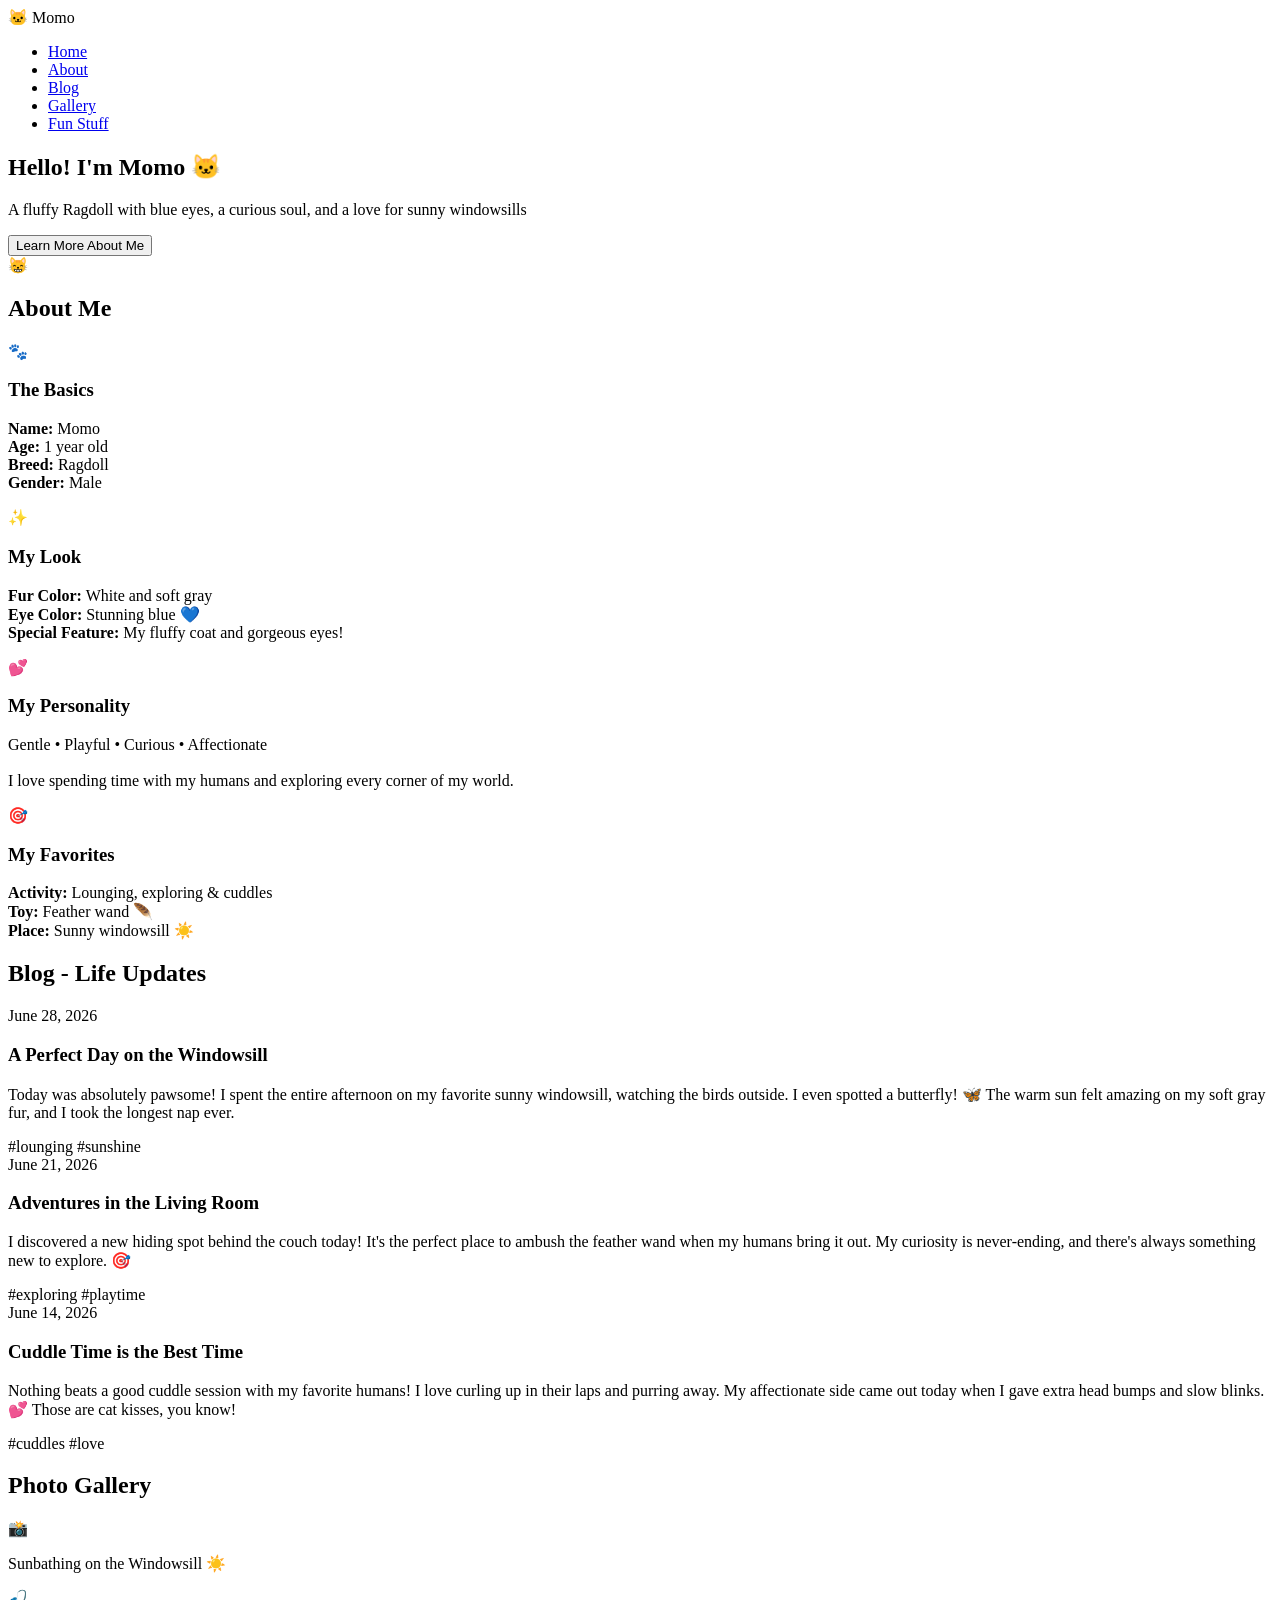
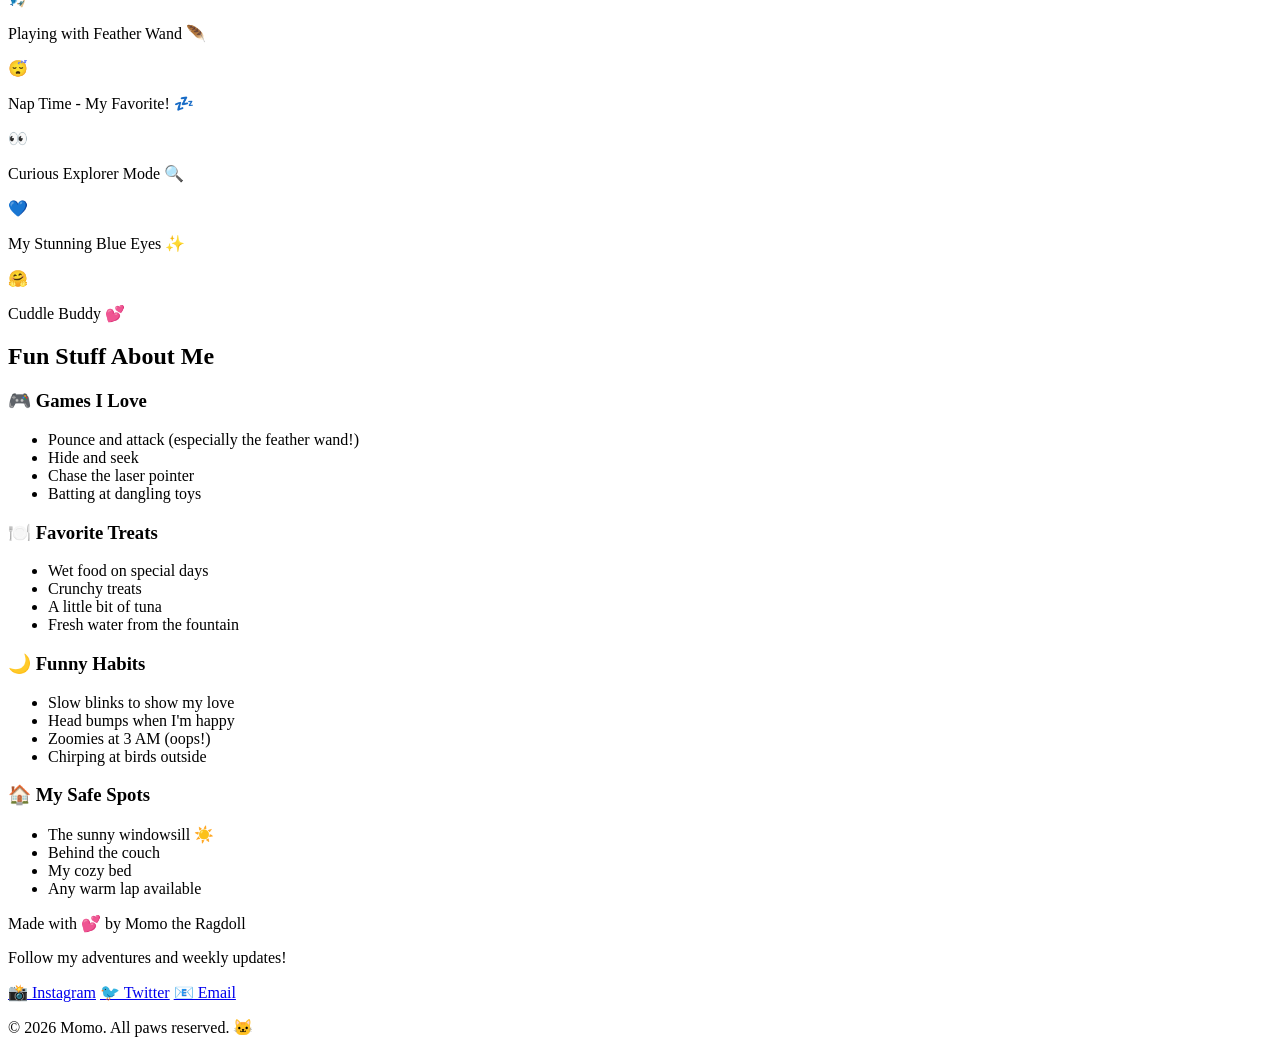
==== index.html @ 5549b124 "Create index.html - Momo's personal website" ====
<!DOCTYPE html>
<html lang="en">
<head>
    <meta charset="UTF-8">
    <meta name="viewport" content="width=device-width, initial-scale=1.0">
    <title>Momo - A Cute Ragdoll's World</title>
    <link rel="stylesheet" href="style.css">
</head>
<body>
    <!-- NAVIGATION BAR -->
    <nav class="navbar">
        <div class="nav-container">
            <div class="logo">🐱 Momo</div>
            <ul class="nav-links">
                <li><a href="#home">Home</a></li>
                <li><a href="#about">About</a></li>
                <li><a href="#blog">Blog</a></li>
                <li><a href="#gallery">Gallery</a></li>
                <li><a href="#fun">Fun Stuff</a></li>
            </ul>
        </div>
    </nav>

    <!-- HERO SECTION -->
    <section id="home" class="hero">
        <div class="hero-content">
            <h1 class="hero-title">Hello! I'm Momo 🐱</h1>
            <p class="hero-subtitle">A fluffy Ragdoll with blue eyes, a curious soul, and a love for sunny windowsills</p>
            <button class="cta-button" onclick="document.getElementById('about').scrollIntoView({behavior: 'smooth'})">Learn More About Me</button>
        </div>
        <div class="hero-emoji">😸</div>
    </section>

    <!-- ABOUT ME SECTION -->
    <section id="about" class="about">
        <div class="container">
            <h2 class="section-title">About Me</h2>
            <div class="about-grid">
                <div class="about-card">
                    <div class="emoji-large">🐾</div>
                    <h3>The Basics</h3>
                    <p><strong>Name:</strong> Momo<br>
                    <strong>Age:</strong> 1 year old<br>
                    <strong>Breed:</strong> Ragdoll<br>
                    <strong>Gender:</strong> Male</p>
                </div>
                <div class="about-card">
                    <div class="emoji-large">✨</div>
                    <h3>My Look</h3>
                    <p><strong>Fur Color:</strong> White and soft gray<br>
                    <strong>Eye Color:</strong> Stunning blue 💙<br>
                    <strong>Special Feature:</strong> My fluffy coat and gorgeous eyes!</p>
                </div>
                <div class="about-card">
                    <div class="emoji-large">💕</div>
                    <h3>My Personality</h3>
                    <p>Gentle • Playful • Curious • Affectionate<br><br>
                    I love spending time with my humans and exploring every corner of my world.</p>
                </div>
                <div class="about-card">
                    <div class="emoji-large">🎯</div>
                    <h3>My Favorites</h3>
                    <p><strong>Activity:</strong> Lounging, exploring & cuddles<br>
                    <strong>Toy:</strong> Feather wand 🪶<br>
                    <strong>Place:</strong> Sunny windowsill ☀️</p>
                </div>
            </div>
        </div>
    </section>

    <!-- BLOG SECTION -->
    <section id="blog" class="blog">
        <div class="container">
            <h2 class="section-title">Blog - Life Updates</h2>
            <div class="blog-posts">
                <article class="blog-post">
                    <div class="blog-date">June 28, 2026</div>
                    <h3>A Perfect Day on the Windowsill</h3>
                    <p>Today was absolutely pawsome! I spent the entire afternoon on my favorite sunny windowsill, watching the birds outside. I even spotted a butterfly! 🦋 The warm sun felt amazing on my soft gray fur, and I took the longest nap ever.</p>
                    <span class="blog-tag">#lounging #sunshine</span>
                </article>

                <article class="blog-post">
                    <div class="blog-date">June 21, 2026</div>
                    <h3>Adventures in the Living Room</h3>
                    <p>I discovered a new hiding spot behind the couch today! It's the perfect place to ambush the feather wand when my humans bring it out. My curiosity is never-ending, and there's always something new to explore. 🎯</p>
                    <span class="blog-tag">#exploring #playtime</span>
                </article>

                <article class="blog-post">
                    <div class="blog-date">June 14, 2026</div>
                    <h3>Cuddle Time is the Best Time</h3>
                    <p>Nothing beats a good cuddle session with my favorite humans! I love curling up in their laps and purring away. My affectionate side came out today when I gave extra head bumps and slow blinks. 💕 Those are cat kisses, you know!</p>
                    <span class="blog-tag">#cuddles #love</span>
                </article>
            </div>
        </div>
    </section>

    <!-- PHOTO GALLERY SECTION -->
    <section id="gallery" class="gallery">
        <div class="container">
            <h2 class="section-title">Photo Gallery</h2>
            <div class="gallery-grid">
                <div class="gallery-item">
                    <div class="gallery-image">📸</div>
                    <p>Sunbathing on the Windowsill ☀️</p>
                </div>
                <div class="gallery-item">
                    <div class="gallery-image">🎣</div>
                    <p>Playing with Feather Wand 🪶</p>
                </div>
                <div class="gallery-item">
                    <div class="gallery-image">😴</div>
                    <p>Nap Time - My Favorite! 💤</p>
                </div>
                <div class="gallery-item">
                    <div class="gallery-image">👀</div>
                    <p>Curious Explorer Mode 🔍</p>
                </div>
                <div class="gallery-item">
                    <div class="gallery-image">💙</div>
                    <p>My Stunning Blue Eyes ✨</p>
                </div>
                <div class="gallery-item">
                    <div class="gallery-image">🤗</div>
                    <p>Cuddle Buddy 💕</p>
                </div>
            </div>
        </div>
    </section>

    <!-- FUN STUFF SECTION -->
    <section id="fun" class="fun-stuff">
        <div class="container">
            <h2 class="section-title">Fun Stuff About Me</h2>
            <div class="fun-grid">
                <div class="fun-item">
                    <h3>🎮 Games I Love</h3>
                    <ul>
                        <li>Pounce and attack (especially the feather wand!)</li>
                        <li>Hide and seek</li>
                        <li>Chase the laser pointer</li>
                        <li>Batting at dangling toys</li>
                    </ul>
                </div>
                <div class="fun-item">
                    <h3>🍽️ Favorite Treats</h3>
                    <ul>
                        <li>Wet food on special days</li>
                        <li>Crunchy treats</li>
                        <li>A little bit of tuna</li>
                        <li>Fresh water from the fountain</li>
                    </ul>
                </div>
                <div class="fun-item">
                    <h3>🌙 Funny Habits</h3>
                    <ul>
                        <li>Slow blinks to show my love</li>
                        <li>Head bumps when I'm happy</li>
                        <li>Zoomies at 3 AM (oops!)</li>
                        <li>Chirping at birds outside</li>
                    </ul>
                </div>
                <div class="fun-item">
                    <h3>🏠 My Safe Spots</h3>
                    <ul>
                        <li>The sunny windowsill ☀️</li>
                        <li>Behind the couch</li>
                        <li>My cozy bed</li>
                        <li>Any warm lap available</li>
                    </ul>
                </div>
            </div>
        </div>
    </section>

    <!-- FOOTER -->
    <footer class="footer">
        <div class="container">
            <p>Made with 💕 by Momo the Ragdoll</p>
            <p>Follow my adventures and weekly updates!</p>
            <div class="social-links">
                <a href="#" class="social-icon">📸 Instagram</a>
                <a href="#" class="social-icon">🐦 Twitter</a>
                <a href="#" class="social-icon">📧 Email</a>
            </div>
            <p class="footer-year">&copy; 2026 Momo. All paws reserved. 🐱</p>
        </div>
    </footer>

    <!-- JAVASCRIPT -->
    <script src="script.js"></script>
</body>
</html>
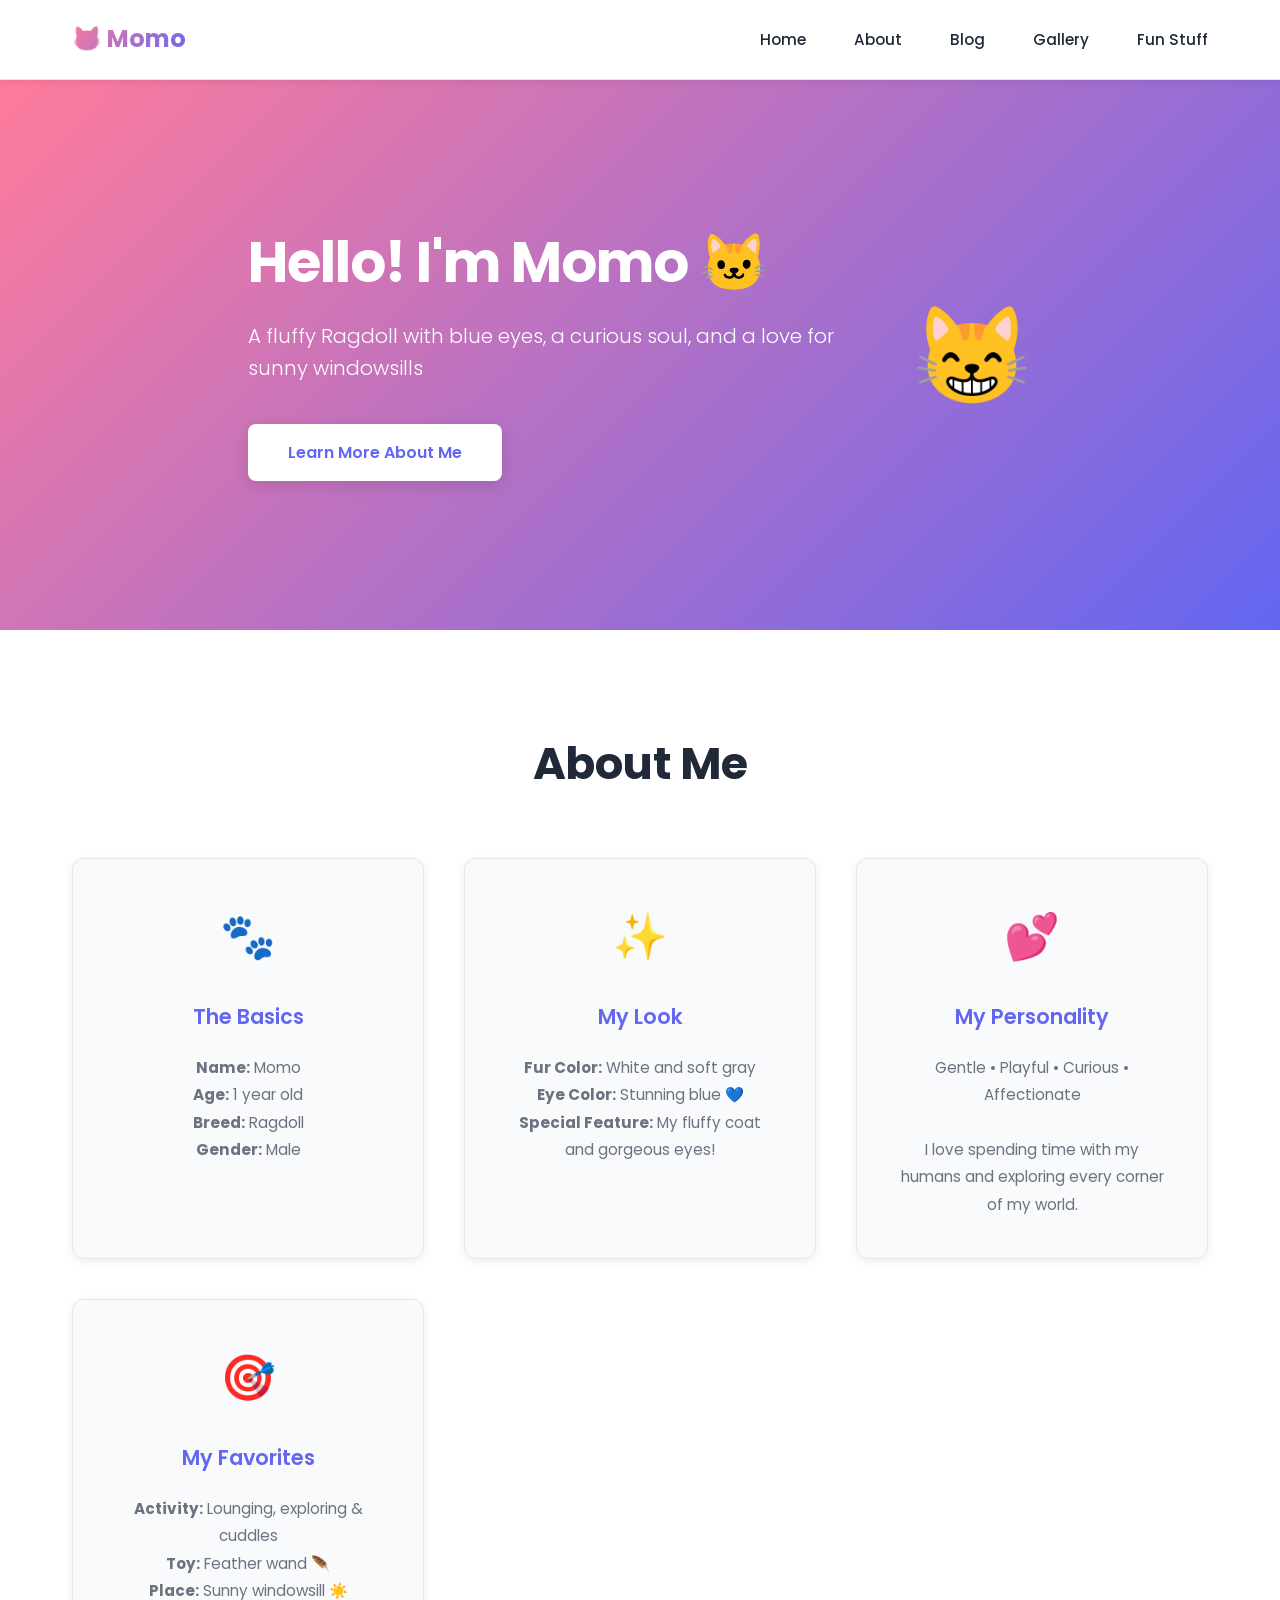
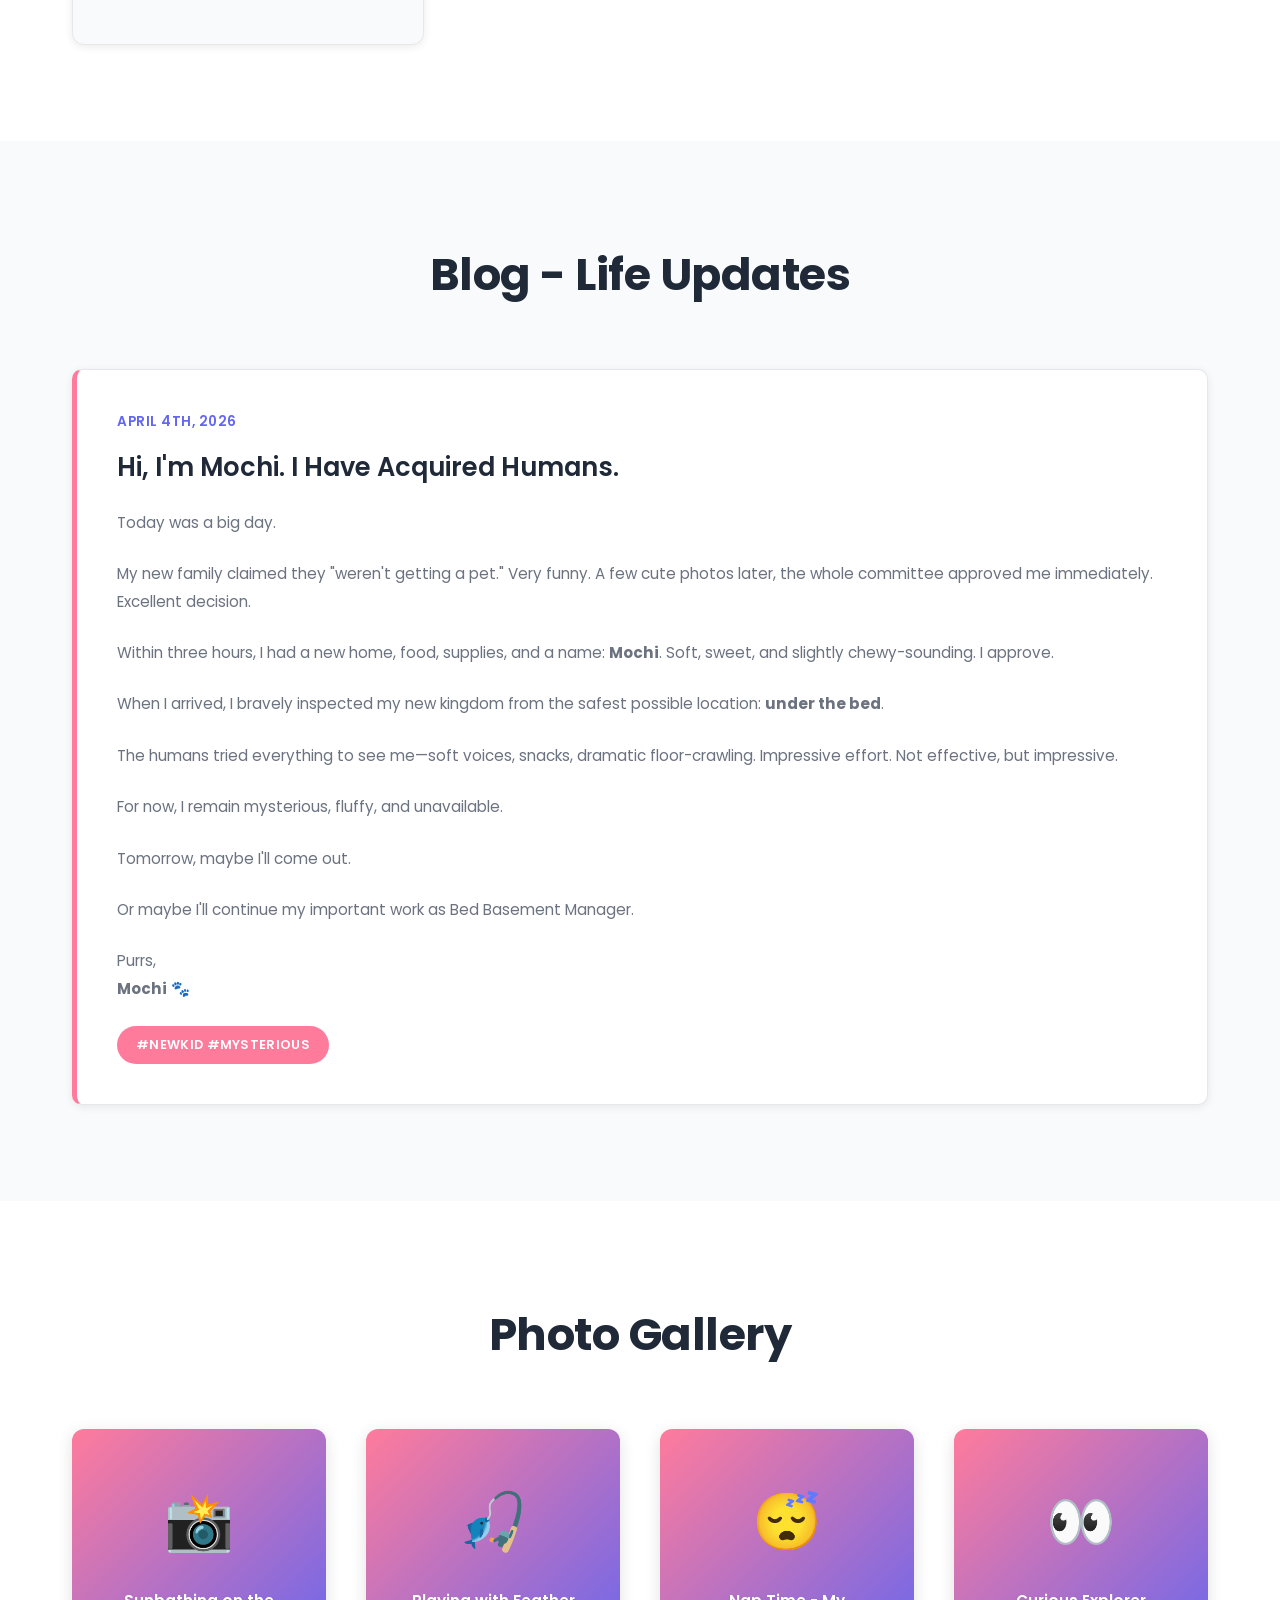
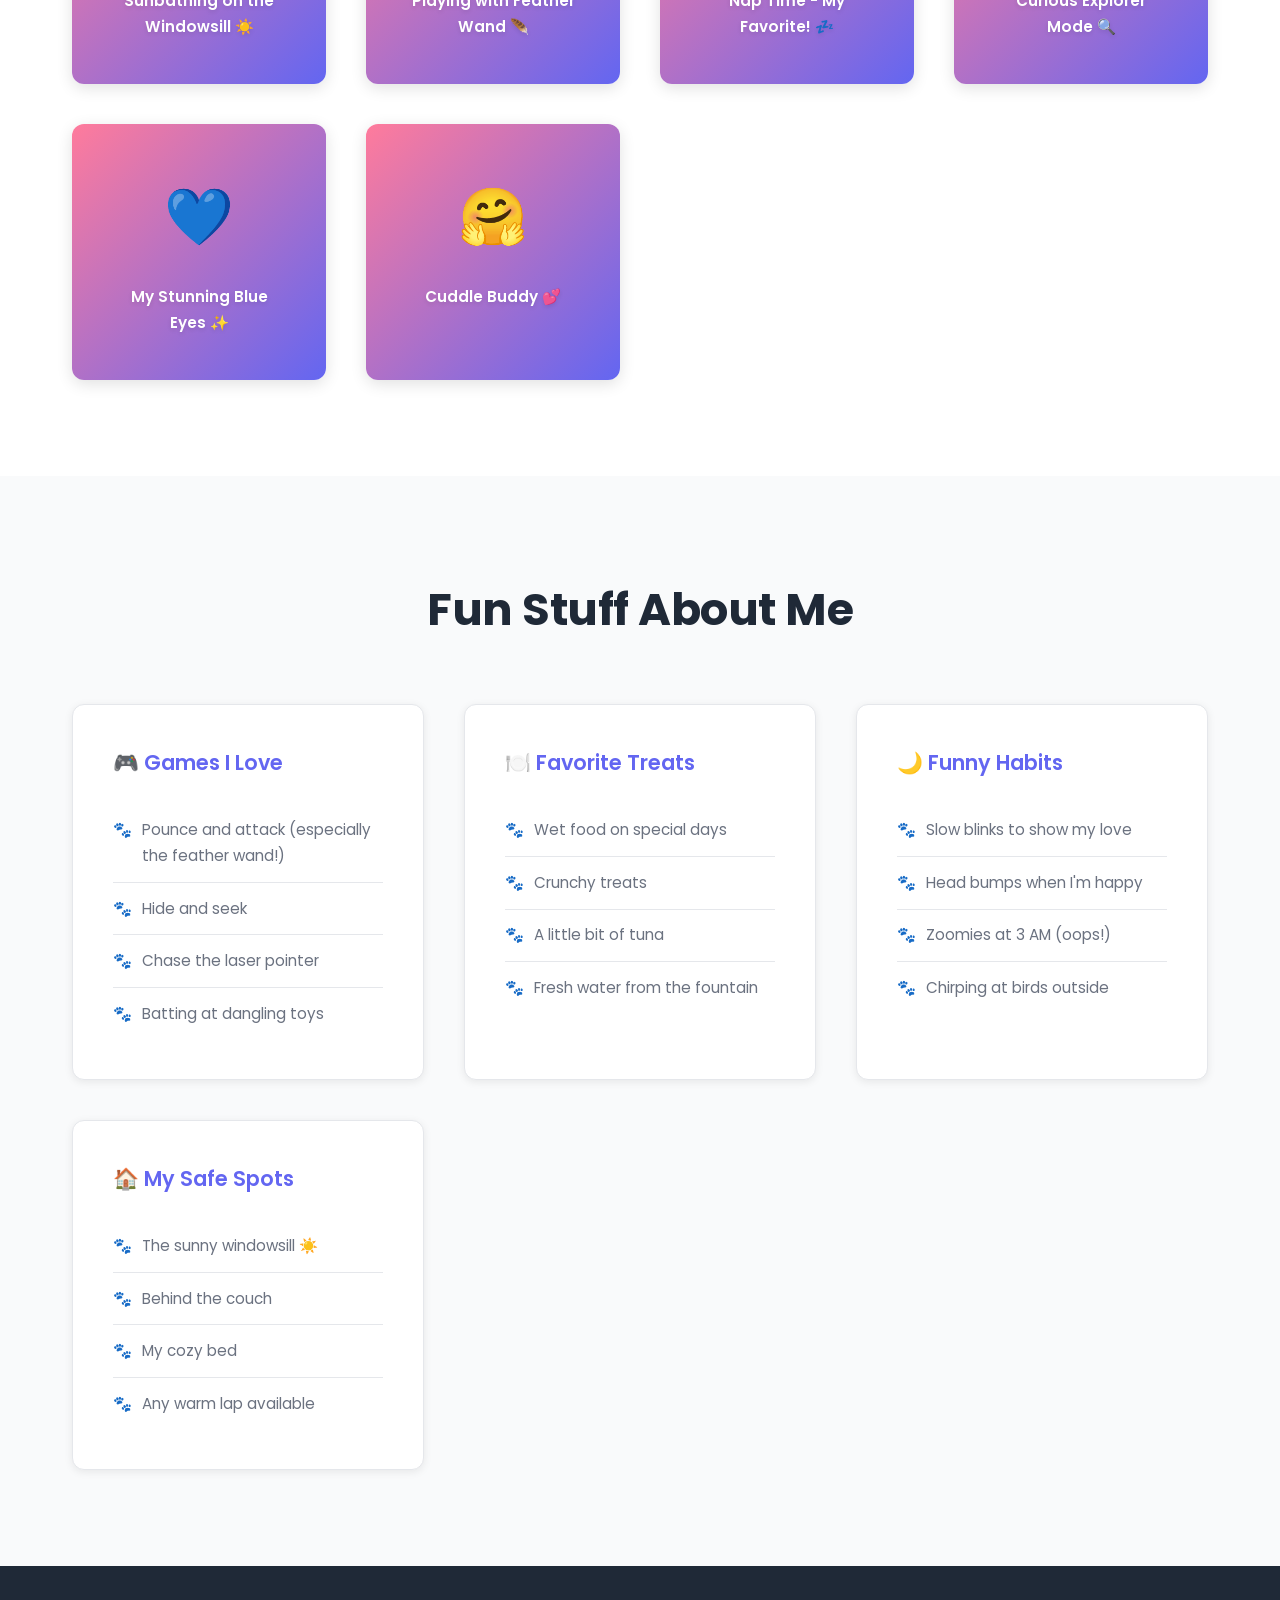
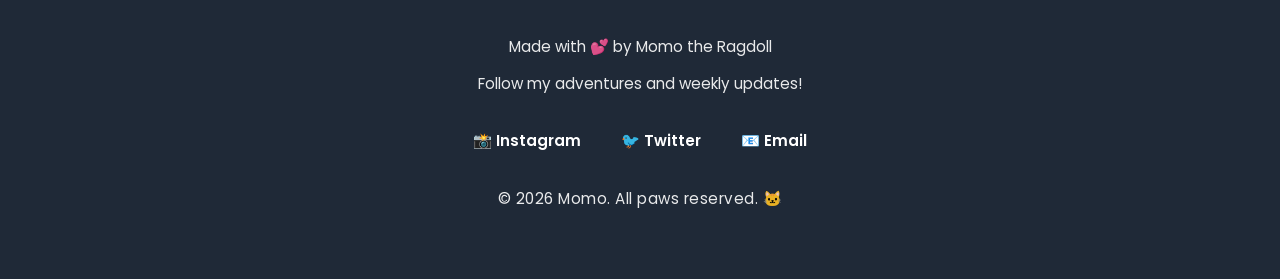
==== commit 4132ad46: "Update blog - Remove old posts and add new Mochi story from Apr 4th, 2026" ====
--- a/index.html
+++ b/index.html
@@ -74,24 +74,18 @@
             <h2 class="section-title">Blog - Life Updates</h2>
             <div class="blog-posts">
                 <article class="blog-post">
-                    <div class="blog-date">June 28, 2026</div>
-                    <h3>A Perfect Day on the Windowsill</h3>
-                    <p>Today was absolutely pawsome! I spent the entire afternoon on my favorite sunny windowsill, watching the birds outside. I even spotted a butterfly! 🦋 The warm sun felt amazing on my soft gray fur, and I took the longest nap ever.</p>
-                    <span class="blog-tag">#lounging #sunshine</span>
-                </article>
-
-                <article class="blog-post">
-                    <div class="blog-date">June 21, 2026</div>
-                    <h3>Adventures in the Living Room</h3>
-                    <p>I discovered a new hiding spot behind the couch today! It's the perfect place to ambush the feather wand when my humans bring it out. My curiosity is never-ending, and there's always something new to explore. 🎯</p>
-                    <span class="blog-tag">#exploring #playtime</span>
-                </article>
-
-                <article class="blog-post">
-                    <div class="blog-date">June 14, 2026</div>
-                    <h3>Cuddle Time is the Best Time</h3>
-                    <p>Nothing beats a good cuddle session with my favorite humans! I love curling up in their laps and purring away. My affectionate side came out today when I gave extra head bumps and slow blinks. 💕 Those are cat kisses, you know!</p>
-                    <span class="blog-tag">#cuddles #love</span>
+                    <div class="blog-date">April 4th, 2026</div>
+                    <h3>Hi, I'm Mochi. I Have Acquired Humans.</h3>
+                    <p>Today was a big day.</p>
+                    <p>My new family claimed they "weren't getting a pet." Very funny. A few cute photos later, the whole committee approved me immediately. Excellent decision.</p>
+                    <p>Within three hours, I had a new home, food, supplies, and a name: <strong>Mochi</strong>. Soft, sweet, and slightly chewy-sounding. I approve.</p>
+                    <p>When I arrived, I bravely inspected my new kingdom from the safest possible location: <strong>under the bed</strong>.</p>
+                    <p>The humans tried everything to see me—soft voices, snacks, dramatic floor-crawling. Impressive effort. Not effective, but impressive.</p>
+                    <p>For now, I remain mysterious, fluffy, and unavailable.</p>
+                    <p>Tomorrow, maybe I'll come out.</p>
+                    <p>Or maybe I'll continue my important work as Bed Basement Manager.</p>
+                    <p>Purrs,<br><strong>Mochi</strong> 🐾</p>
+                    <span class="blog-tag">#newkid #mysterious</span>
                 </article>
             </div>
         </div>
--- a/style.css
+++ b/style.css
@@ -0,0 +1,607 @@
+/* ===========================
+   MOMO'S MODERN WEBSITE STYLES
+   =========================== */
+
+/* Import modern font */
+@import url('https://fonts.googleapis.com/css2?family=Poppins:wght@300;400;500;600;700&display=swap');
+
+/* Global Styles & Variables */
+* {
+    margin: 0;
+    padding: 0;
+    box-sizing: border-box;
+}
+
+:root {
+    /* Modern color palette */
+    --primary-gradient: linear-gradient(135deg, #FF7B9C 0%, #6366F1 100%);
+    --secondary-gradient: linear-gradient(135deg, #A78BFA 0%, #FF7B9C 100%);
+    --accent-coral: #FF7B9C;
+    --accent-indigo: #6366F1;
+    --accent-purple: #A78BFA;
+    --text-dark: #1F2937;
+    --text-light: #6B7280;
+    --bg-light: #F9FAFB;
+    --bg-white: #FFFFFF;
+    --border-light: #E5E7EB;
+    --shadow-sm: 0 2px 8px rgba(0, 0, 0, 0.08);
+    --shadow-md: 0 4px 16px rgba(0, 0, 0, 0.12);
+    --shadow-lg: 0 12px 32px rgba(0, 0, 0, 0.15);
+}
+
+html {
+    scroll-behavior: smooth;
+}
+
+body {
+    font-family: 'Poppins', sans-serif;
+    line-height: 1.7;
+    color: var(--text-dark);
+    background-color: var(--bg-light);
+    font-weight: 400;
+}
+
+/* NAVIGATION BAR */
+.navbar {
+    background: var(--bg-white);
+    padding: 1.2rem 0;
+    position: sticky;
+    top: 0;
+    box-shadow: var(--shadow-sm);
+    z-index: 100;
+    border-bottom: 1px solid var(--border-light);
+}
+
+.nav-container {
+    max-width: 1200px;
+    margin: 0 auto;
+    padding: 0 2rem;
+    display: flex;
+    justify-content: space-between;
+    align-items: center;
+}
+
+.logo {
+    font-size: 1.5rem;
+    font-weight: 700;
+    background: var(--primary-gradient);
+    -webkit-background-clip: text;
+    -webkit-text-fill-color: transparent;
+    background-clip: text;
+}
+
+.nav-links {
+    list-style: none;
+    display: flex;
+    gap: 3rem;
+}
+
+.nav-links a {
+    color: var(--text-dark);
+    text-decoration: none;
+    font-weight: 500;
+    font-size: 0.95rem;
+    transition: color 0.3s ease;
+    position: relative;
+}
+
+.nav-links a:hover {
+    background: var(--primary-gradient);
+    -webkit-background-clip: text;
+    -webkit-text-fill-color: transparent;
+    background-clip: text;
+}
+
+/* HERO SECTION */
+.hero {
+    background: var(--primary-gradient);
+    color: var(--bg-white);
+    padding: 6rem 2rem;
+    text-align: center;
+    display: flex;
+    align-items: center;
+    justify-content: center;
+    gap: 4rem;
+    min-height: 550px;
+}
+
+.hero-content {
+    flex: 1;
+    max-width: 600px;
+    text-align: left;
+}
+
+.hero-title {
+    font-size: 3.5rem;
+    margin-bottom: 1.5rem;
+    font-weight: 700;
+    letter-spacing: -1px;
+    animation: fadeInDown 0.8s ease;
+    line-height: 1.2;
+}
+
+.hero-subtitle {
+    font-size: 1.25rem;
+    margin-bottom: 2.5rem;
+    opacity: 0.95;
+    animation: fadeInUp 0.8s ease 0.2s both;
+    line-height: 1.6;
+    font-weight: 300;
+}
+
+.cta-button {
+    background: var(--bg-white);
+    color: var(--accent-indigo);
+    padding: 1rem 2.5rem;
+    border: none;
+    border-radius: 8px;
+    font-size: 1rem;
+    font-weight: 600;
+    cursor: pointer;
+    transition: all 0.3s ease;
+    box-shadow: var(--shadow-md);
+    font-family: 'Poppins', sans-serif;
+}
+
+.cta-button:hover {
+    transform: translateY(-2px);
+    box-shadow: var(--shadow-lg);
+}
+
+.hero-emoji {
+    font-size: 6rem;
+    animation: bounce 2s infinite;
+    flex-shrink: 0;
+}
+
+/* Container for sections */
+.container {
+    max-width: 1200px;
+    margin: 0 auto;
+    padding: 0 2rem;
+}
+
+/* Section Titles */
+.section-title {
+    font-size: 2.8rem;
+    text-align: center;
+    margin-bottom: 3.5rem;
+    font-weight: 700;
+    color: var(--text-dark);
+    letter-spacing: -0.5px;
+}
+
+/* ABOUT ME SECTION */
+.about {
+    padding: 6rem 2rem;
+    background: var(--bg-white);
+}
+
+.about-grid {
+    display: grid;
+    grid-template-columns: repeat(auto-fit, minmax(260px, 1fr));
+    gap: 2.5rem;
+    margin-top: 2rem;
+}
+
+.about-card {
+    background: var(--bg-light);
+    padding: 2.5rem;
+    border-radius: 12px;
+    text-align: center;
+    box-shadow: var(--shadow-sm);
+    transition: all 0.3s ease;
+    border: 1px solid var(--border-light);
+}
+
+.about-card:hover {
+    transform: translateY(-8px);
+    box-shadow: var(--shadow-md);
+    border-color: var(--accent-purple);
+}
+
+.emoji-large {
+    font-size: 2.8rem;
+    margin-bottom: 1.5rem;
+    display: block;
+}
+
+.about-card h3 {
+    color: var(--accent-indigo);
+    margin-bottom: 1.2rem;
+    font-size: 1.3rem;
+    font-weight: 600;
+}
+
+.about-card p {
+    color: var(--text-light);
+    line-height: 1.8;
+    font-size: 0.95rem;
+}
+
+/* BLOG SECTION */
+.blog {
+    padding: 6rem 2rem;
+    background: var(--bg-light);
+}
+
+.blog-posts {
+    display: grid;
+    gap: 2.5rem;
+    margin-top: 2rem;
+}
+
+.blog-post {
+    background: var(--bg-white);
+    padding: 2.5rem;
+    border-left: 5px solid var(--accent-coral);
+    border-radius: 10px;
+    box-shadow: var(--shadow-sm);
+    transition: all 0.3s ease;
+    border: 1px solid var(--border-light);
+    border-left: 5px solid var(--accent-coral);
+}
+
+.blog-post:hover {
+    transform: translateX(6px);
+    box-shadow: var(--shadow-md);
+}
+
+.blog-date {
+    color: var(--accent-indigo);
+    font-weight: 600;
+    font-size: 0.85rem;
+    margin-bottom: 0.8rem;
+    text-transform: uppercase;
+    letter-spacing: 0.5px;
+}
+
+.blog-post h3 {
+    color: var(--text-dark);
+    margin-bottom: 1.2rem;
+    font-size: 1.6rem;
+    font-weight: 600;
+}
+
+.blog-post p {
+    color: var(--text-light);
+    line-height: 1.8;
+    margin-bottom: 1.5rem;
+    font-size: 0.95rem;
+}
+
+.blog-tag {
+    display: inline-block;
+    background: var(--accent-coral);
+    color: var(--bg-white);
+    padding: 0.5rem 1.2rem;
+    border-radius: 20px;
+    font-size: 0.8rem;
+    font-weight: 600;
+    text-transform: uppercase;
+    letter-spacing: 0.3px;
+}
+
+/* PHOTO GALLERY SECTION */
+.gallery {
+    padding: 6rem 2rem;
+    background: var(--bg-white);
+}
+
+.gallery-grid {
+    display: grid;
+    grid-template-columns: repeat(auto-fit, minmax(220px, 1fr));
+    gap: 2.5rem;
+    margin-top: 2rem;
+}
+
+.gallery-item {
+    background: var(--primary-gradient);
+    padding: 2.8rem;
+    border-radius: 12px;
+    text-align: center;
+    box-shadow: var(--shadow-md);
+    transition: all 0.3s ease;
+    cursor: pointer;
+    position: relative;
+    overflow: hidden;
+}
+
+.gallery-item::before {
+    content: '';
+    position: absolute;
+    top: 0;
+    left: -100%;
+    width: 100%;
+    height: 100%;
+    background: rgba(255, 255, 255, 0.1);
+    transition: left 0.3s ease;
+}
+
+.gallery-item:hover {
+    transform: scale(1.06);
+    box-shadow: var(--shadow-lg);
+}
+
+.gallery-item:hover::before {
+    left: 100%;
+}
+
+.gallery-image {
+    font-size: 3.5rem;
+    margin-bottom: 1.2rem;
+    animation: float 3s ease-in-out infinite;
+    position: relative;
+    z-index: 1;
+}
+
+.gallery-item p {
+    color: var(--bg-white);
+    font-weight: 600;
+    text-shadow: 0 2px 4px rgba(0, 0, 0, 0.1);
+    position: relative;
+    z-index: 1;
+    font-size: 0.95rem;
+}
+
+/* FUN STUFF SECTION */
+.fun-stuff {
+    padding: 6rem 2rem;
+    background: var(--bg-light);
+}
+
+.fun-grid {
+    display: grid;
+    grid-template-columns: repeat(auto-fit, minmax(280px, 1fr));
+    gap: 2.5rem;
+    margin-top: 2rem;
+}
+
+.fun-item {
+    background: var(--bg-white);
+    padding: 2.5rem;
+    border-radius: 12px;
+    box-shadow: var(--shadow-sm);
+    transition: all 0.3s ease;
+    border: 1px solid var(--border-light);
+}
+
+.fun-item:hover {
+    transform: translateY(-8px);
+    box-shadow: var(--shadow-md);
+    border-color: var(--accent-purple);
+}
+
+.fun-item h3 {
+    color: var(--accent-indigo);
+    margin-bottom: 1.5rem;
+    font-size: 1.3rem;
+    font-weight: 600;
+}
+
+.fun-item ul {
+    list-style: none;
+    padding: 0;
+}
+
+.fun-item li {
+    color: var(--text-light);
+    padding: 0.8rem 0;
+    border-bottom: 1px solid var(--border-light);
+    padding-left: 1.8rem;
+    position: relative;
+    font-size: 0.95rem;
+    transition: padding-left 0.3s ease;
+}
+
+.fun-item li:hover {
+    padding-left: 2.2rem;
+}
+
+.fun-item li:last-child {
+    border-bottom: none;
+}
+
+.fun-item li:before {
+    content: "🐾";
+    position: absolute;
+    left: 0;
+}
+
+/* FOOTER */
+.footer {
+    background: var(--text-dark);
+    color: var(--bg-white);
+    padding: 3.5rem 2rem;
+    text-align: center;
+}
+
+.footer p {
+    margin: 0.7rem 0;
+    font-size: 0.95rem;
+    opacity: 0.9;
+}
+
+.social-links {
+    margin: 2rem 0;
+    display: flex;
+    justify-content: center;
+    gap: 2.5rem;
+    flex-wrap: wrap;
+}
+
+.social-icon {
+    color: var(--bg-white);
+    text-decoration: none;
+    font-weight: 600;
+    transition: all 0.3s ease;
+    font-size: 0.95rem;
+}
+
+.social-icon:hover {
+    background: var(--primary-gradient);
+    -webkit-background-clip: text;
+    -webkit-text-fill-color: transparent;
+    background-clip: text;
+}
+
+.footer-year {
+    font-size: 0.85rem;
+    margin-top: 1.5rem;
+    opacity: 0.7;
+    letter-spacing: 0.5px;
+}
+
+/* ANIMATIONS */
+@keyframes fadeInDown {
+    from {
+        opacity: 0;
+        transform: translateY(-30px);
+    }
+    to {
+        opacity: 1;
+        transform: translateY(0);
+    }
+}
+
+@keyframes fadeInUp {
+    from {
+        opacity: 0;
+        transform: translateY(30px);
+    }
+    to {
+        opacity: 1;
+        transform: translateY(0);
+    }
+}
+
+@keyframes bounce {
+    0%, 100% {
+        transform: translateY(0);
+    }
+    50% {
+        transform: translateY(-25px);
+    }
+}
+
+@keyframes float {
+    0%, 100% {
+        transform: translateY(0px);
+    }
+    50% {
+        transform: translateY(-12px);
+    }
+}
+
+/* RESPONSIVE DESIGN */
+@media (max-width: 1024px) {
+    .hero {
+        gap: 2rem;
+        padding: 4rem 2rem;
+        min-height: auto;
+    }
+
+    .hero-title {
+        font-size: 2.5rem;
+    }
+
+    .hero-emoji {
+        font-size: 4rem;
+    }
+
+    .section-title {
+        font-size: 2.2rem;
+    }
+}
+
+@media (max-width: 768px) {
+    .hero {
+        flex-direction: column;
+        text-align: center;
+        padding: 3rem 1.5rem;
+    }
+
+    .hero-content {
+        text-align: center;
+    }
+
+    .hero-title {
+        font-size: 2rem;
+    }
+
+    .hero-subtitle {
+        font-size: 1rem;
+    }
+
+    .hero-emoji {
+        font-size: 3rem;
+    }
+
+    .nav-links {
+        gap: 1.5rem;
+        font-size: 0.85rem;
+    }
+
+    .section-title {
+        font-size: 1.8rem;
+        margin-bottom: 2.5rem;
+    }
+
+    .about,
+    .blog,
+    .gallery,
+    .fun-stuff {
+        padding: 4rem 1.5rem;
+    }
+
+    .about-grid,
+    .fun-grid,
+    .gallery-grid,
+    .blog-posts {
+        gap: 1.8rem;
+    }
+
+    .about-card,
+    .fun-item {
+        padding: 1.8rem;
+    }
+
+    .blog-post {
+        padding: 1.8rem;
+    }
+}
+
+@media (max-width: 480px) {
+    .logo {
+        font-size: 1.2rem;
+    }
+
+    .nav-links {
+        gap: 1rem;
+        font-size: 0.75rem;
+    }
+
+    .hero-title {
+        font-size: 1.5rem;
+    }
+
+    .hero-subtitle {
+        font-size: 0.9rem;
+    }
+
+    .section-title {
+        font-size: 1.5rem;
+    }
+
+    .about,
+    .blog,
+    .gallery,
+    .fun-stuff {
+        padding: 3rem 1rem;
+    }
+
+    .cta-button {
+        padding: 0.8rem 2rem;
+        font-size: 0.9rem;
+    }
+}
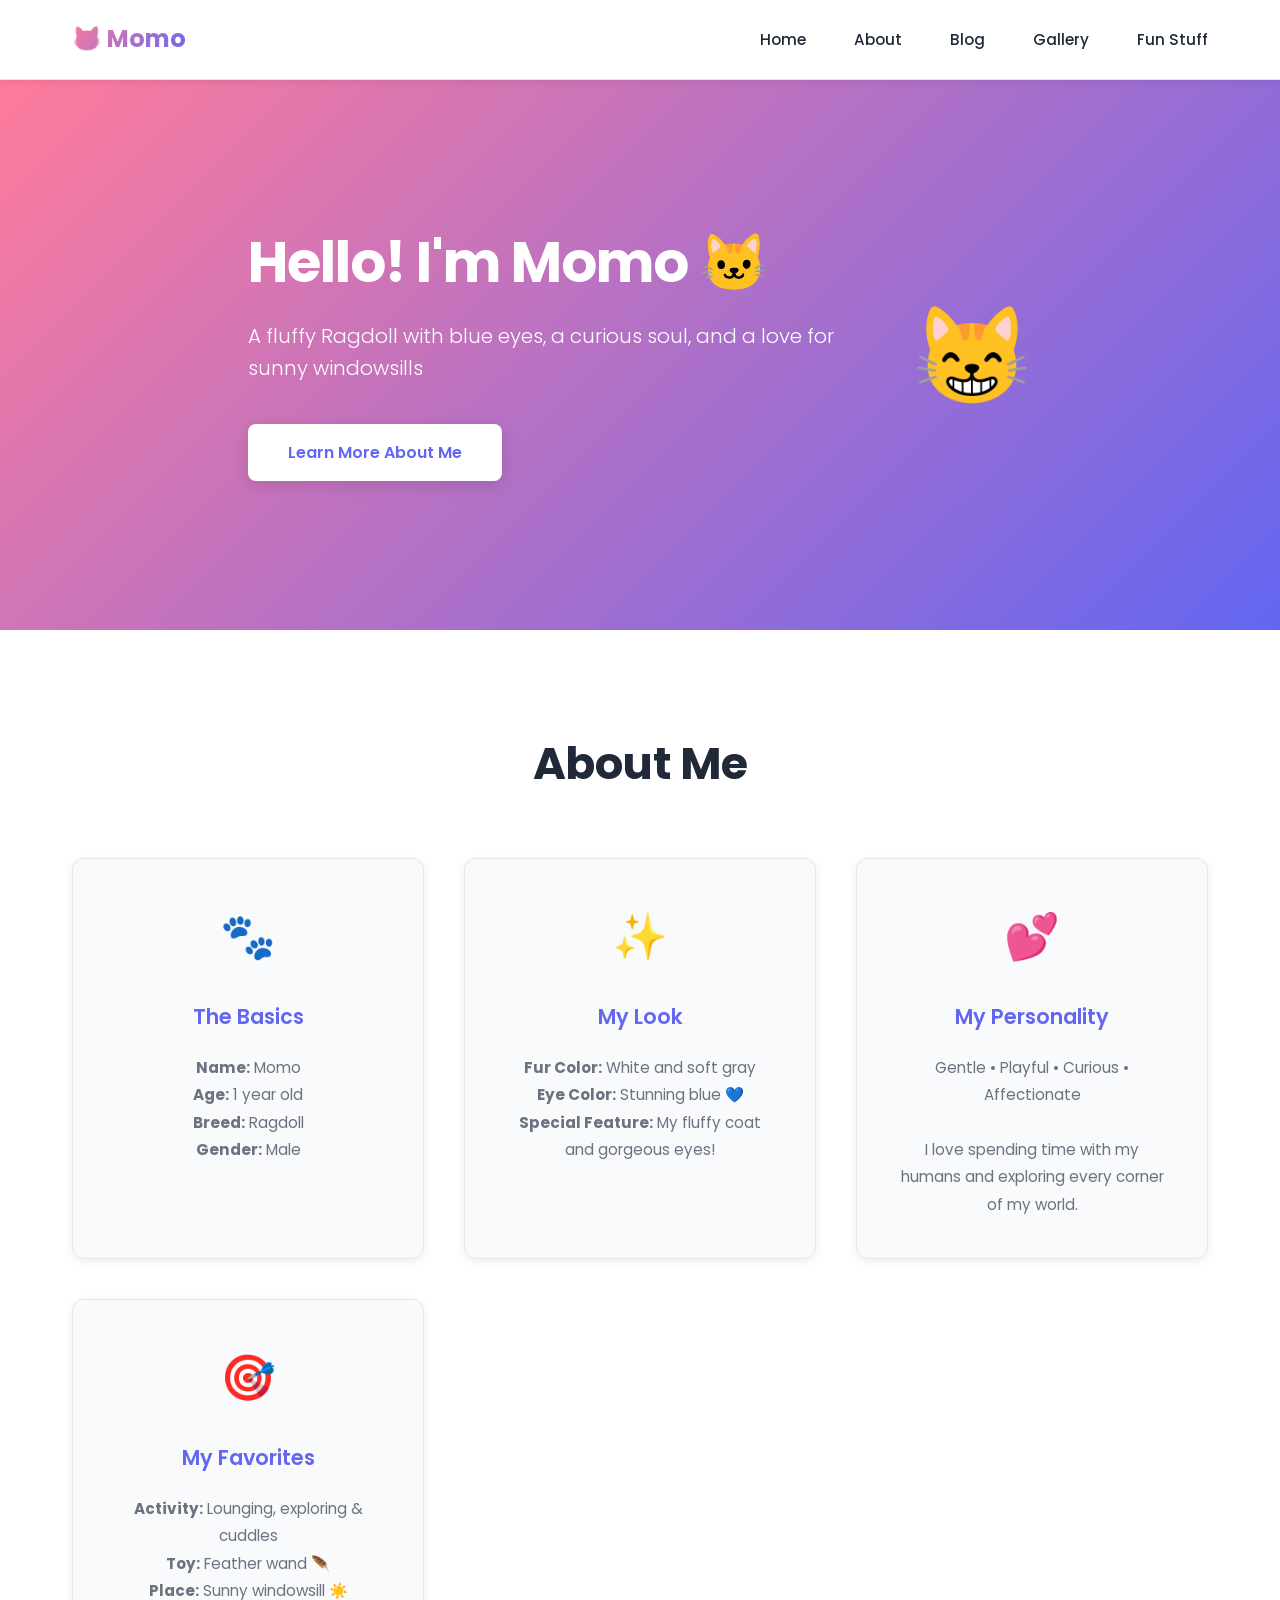
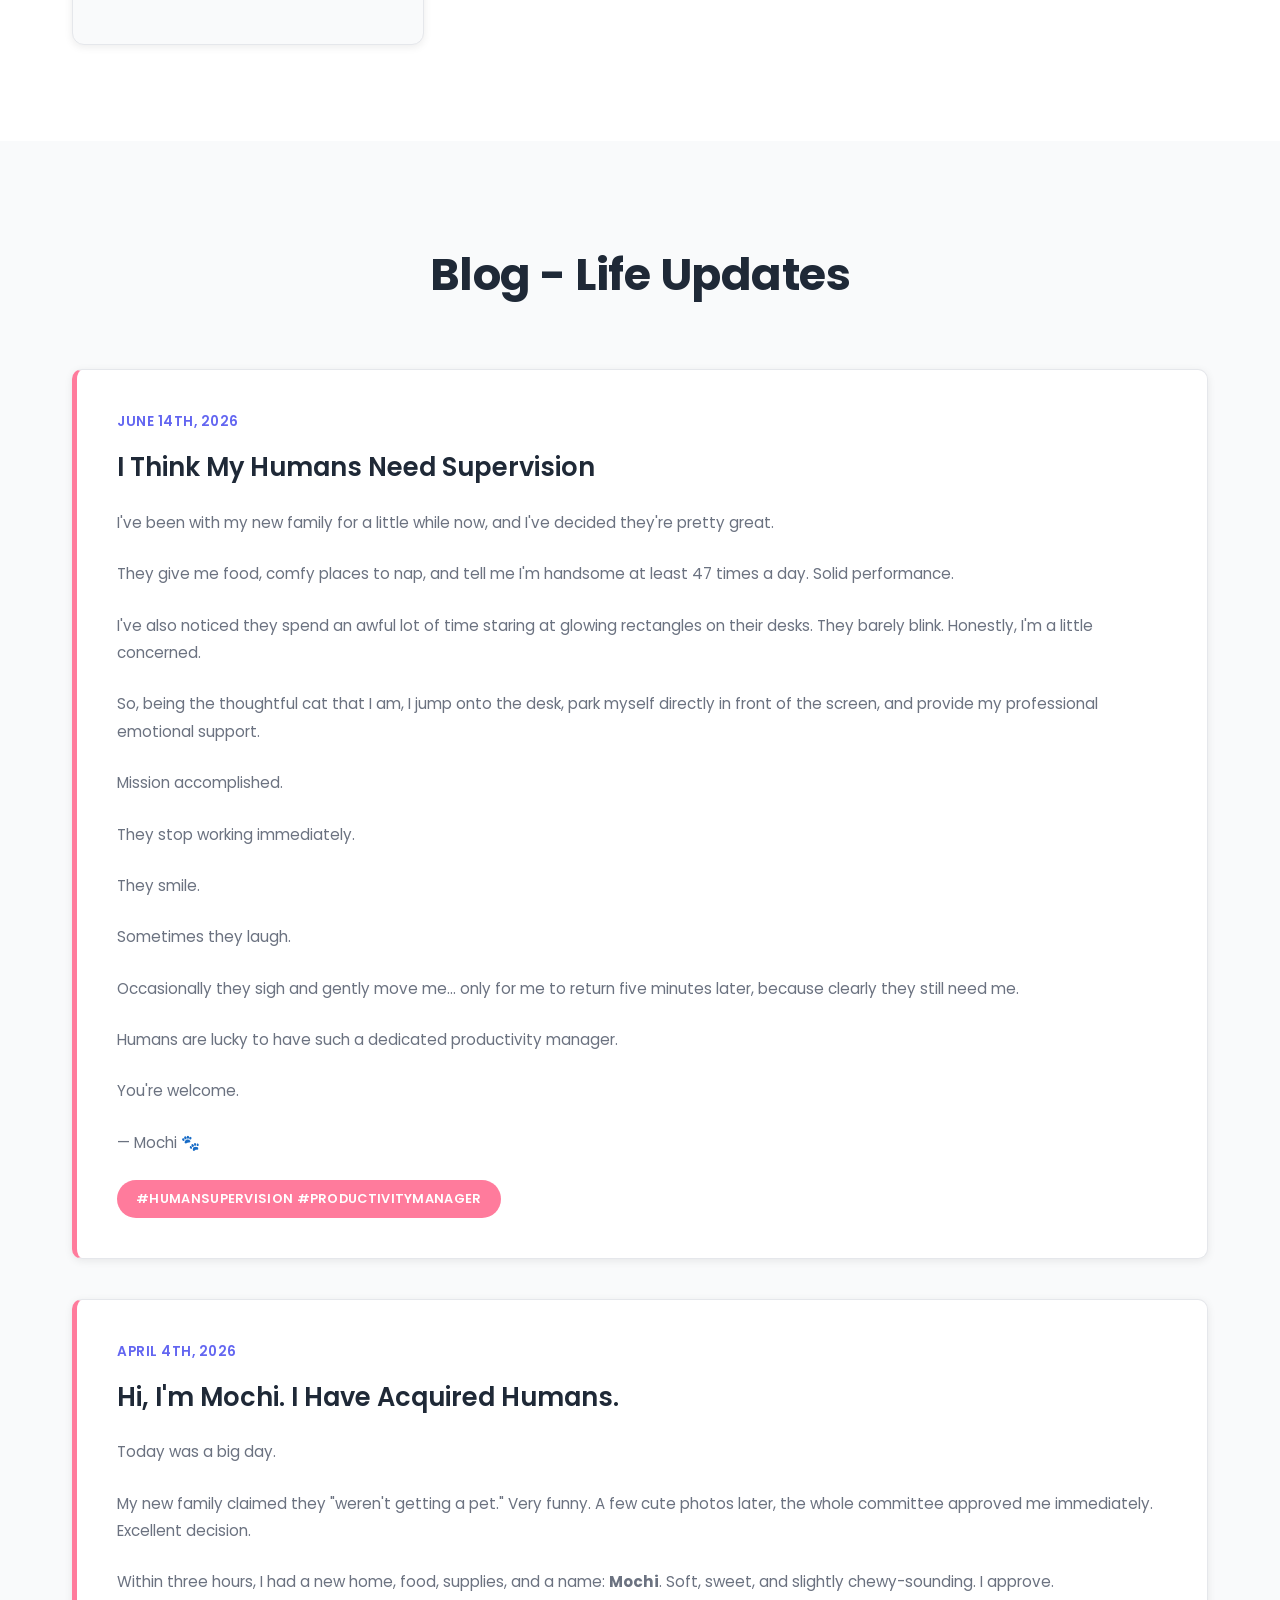
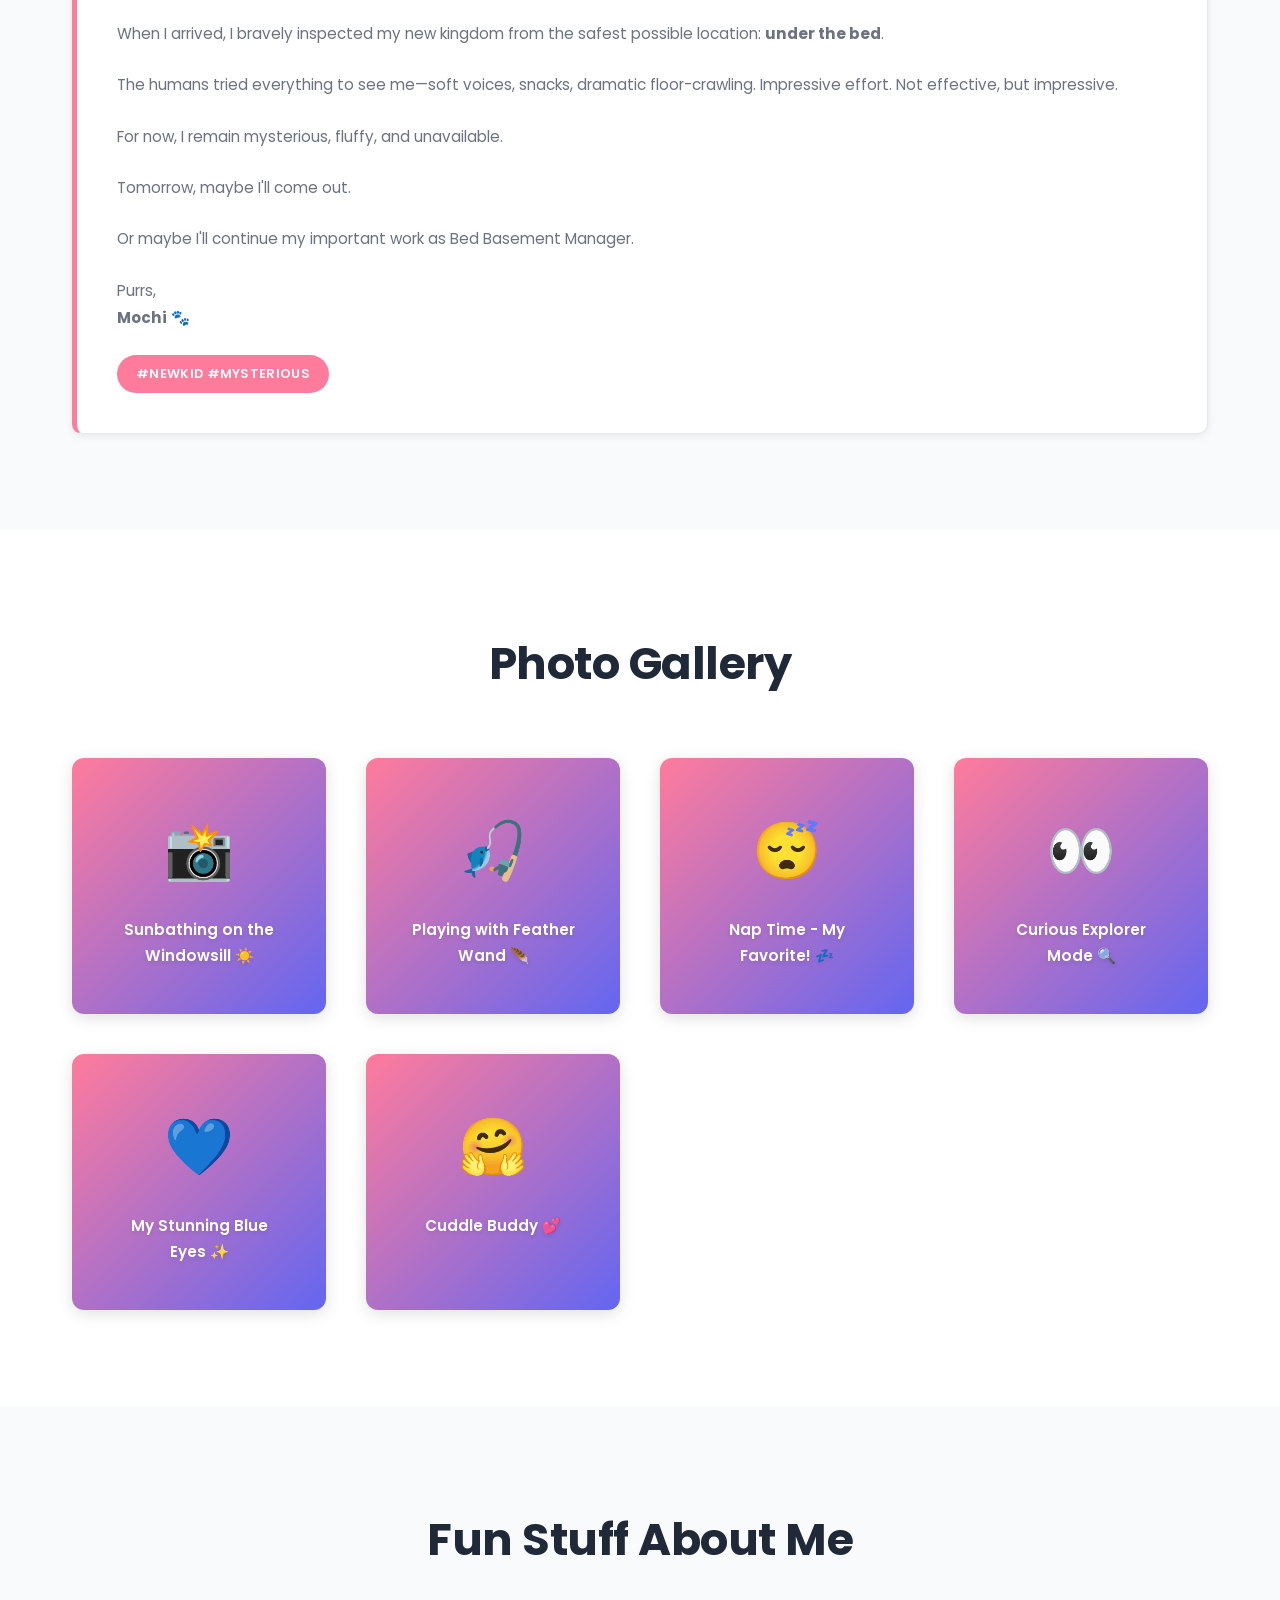
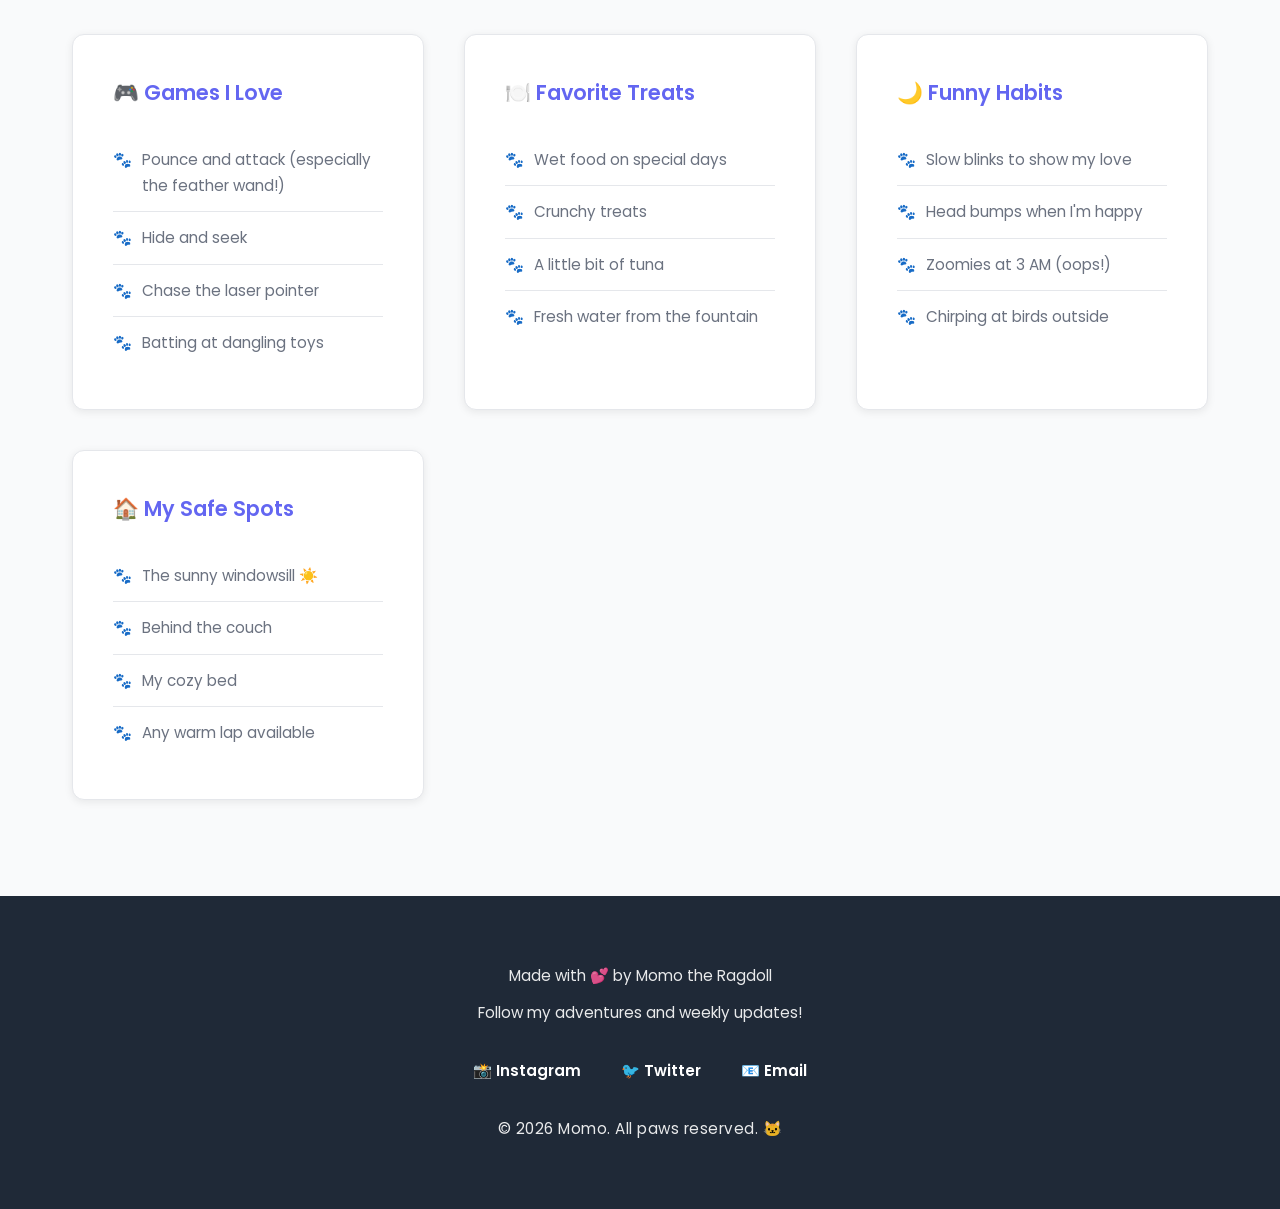
==== commit c0e0b6e3: "Add new blog post - "I Think My Humans Need Supervision" from June 14th, 2026" ====
--- a/index.html
+++ b/index.html
@@ -74,6 +74,24 @@
             <h2 class="section-title">Blog - Life Updates</h2>
             <div class="blog-posts">
                 <article class="blog-post">
+                    <div class="blog-date">June 14th, 2026</div>
+                    <h3>I Think My Humans Need Supervision</h3>
+                    <p>I've been with my new family for a little while now, and I've decided they're pretty great.</p>
+                    <p>They give me food, comfy places to nap, and tell me I'm handsome at least 47 times a day. Solid performance.</p>
+                    <p>I've also noticed they spend an awful lot of time staring at glowing rectangles on their desks. They barely blink. Honestly, I'm a little concerned.</p>
+                    <p>So, being the thoughtful cat that I am, I jump onto the desk, park myself directly in front of the screen, and provide my professional emotional support.</p>
+                    <p>Mission accomplished.</p>
+                    <p>They stop working immediately.</p>
+                    <p>They smile.</p>
+                    <p>Sometimes they laugh.</p>
+                    <p>Occasionally they sigh and gently move me... only for me to return five minutes later, because clearly they still need me.</p>
+                    <p>Humans are lucky to have such a dedicated productivity manager.</p>
+                    <p>You're welcome.</p>
+                    <p>— Mochi 🐾</p>
+                    <span class="blog-tag">#humansupervision #productivitymanager</span>
+                </article>
+
+                <article class="blog-post">
                     <div class="blog-date">April 4th, 2026</div>
                     <h3>Hi, I'm Mochi. I Have Acquired Humans.</h3>
                     <p>Today was a big day.</p>
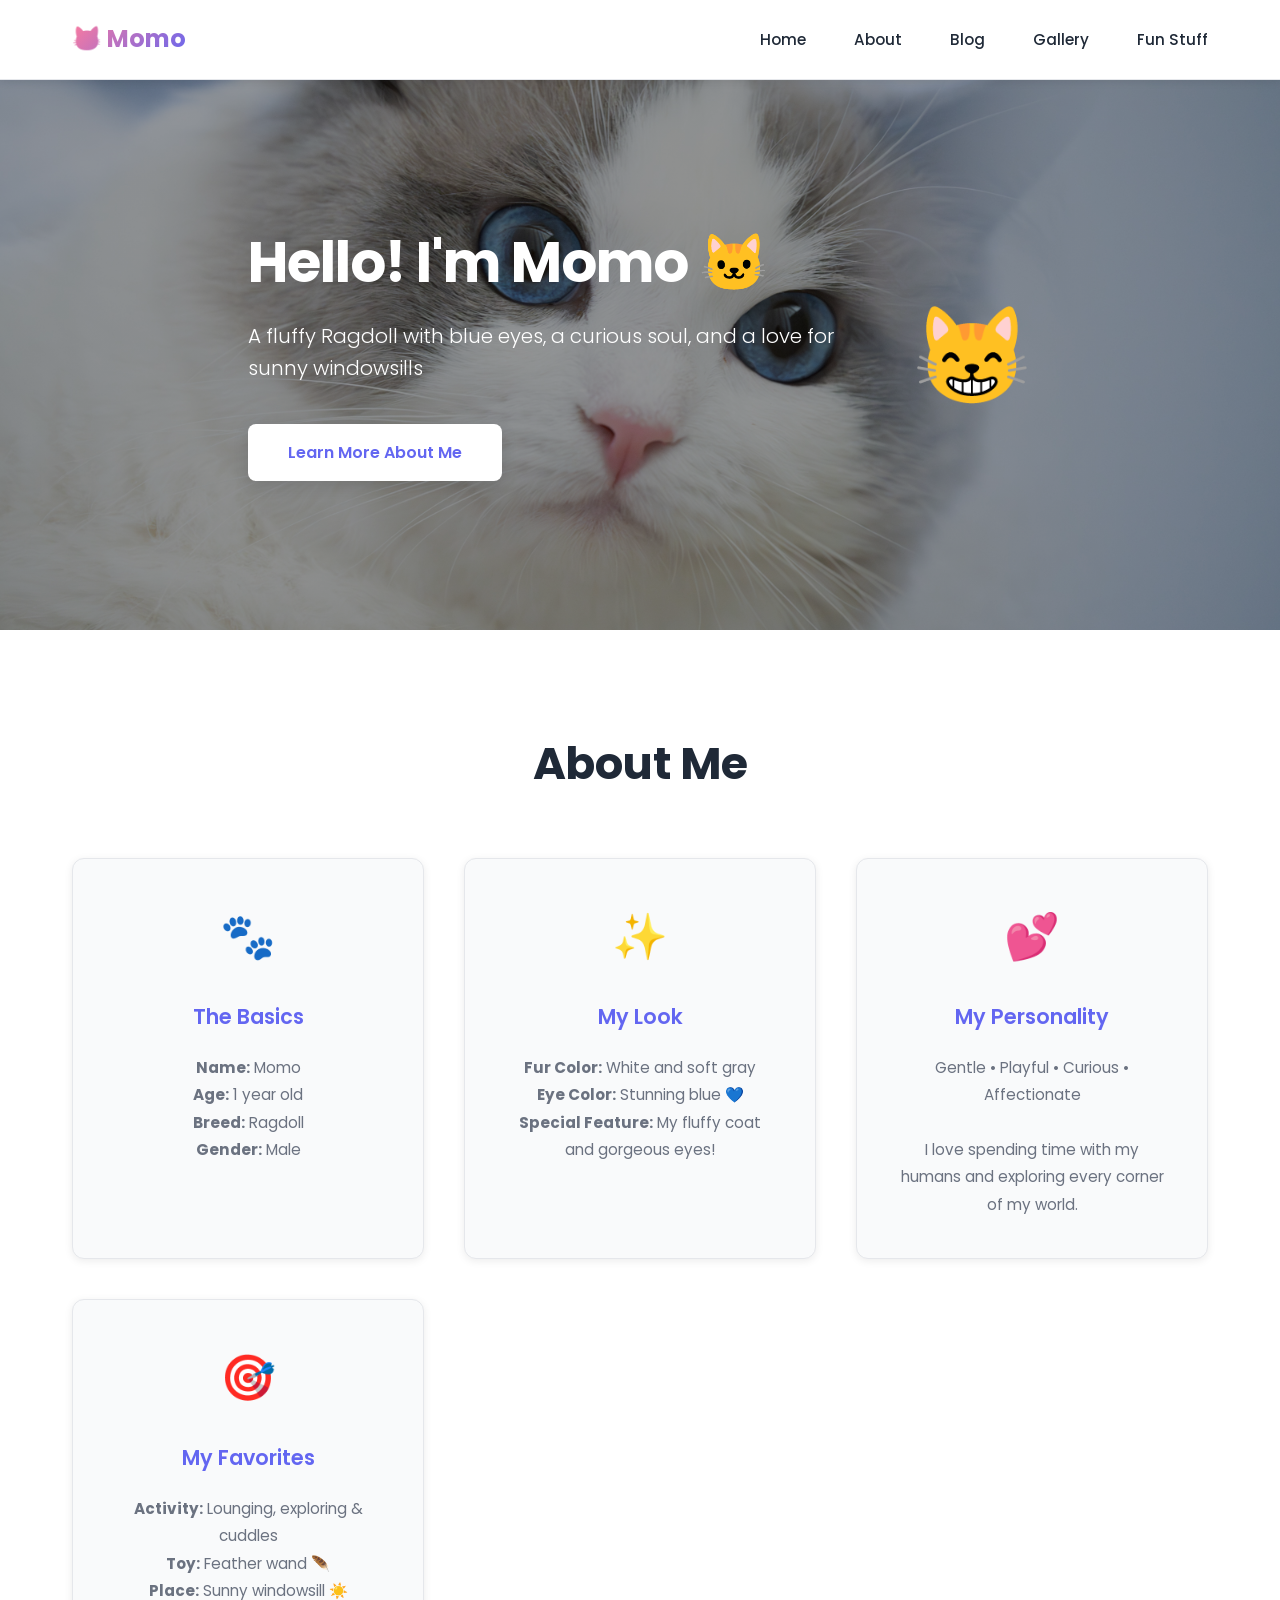
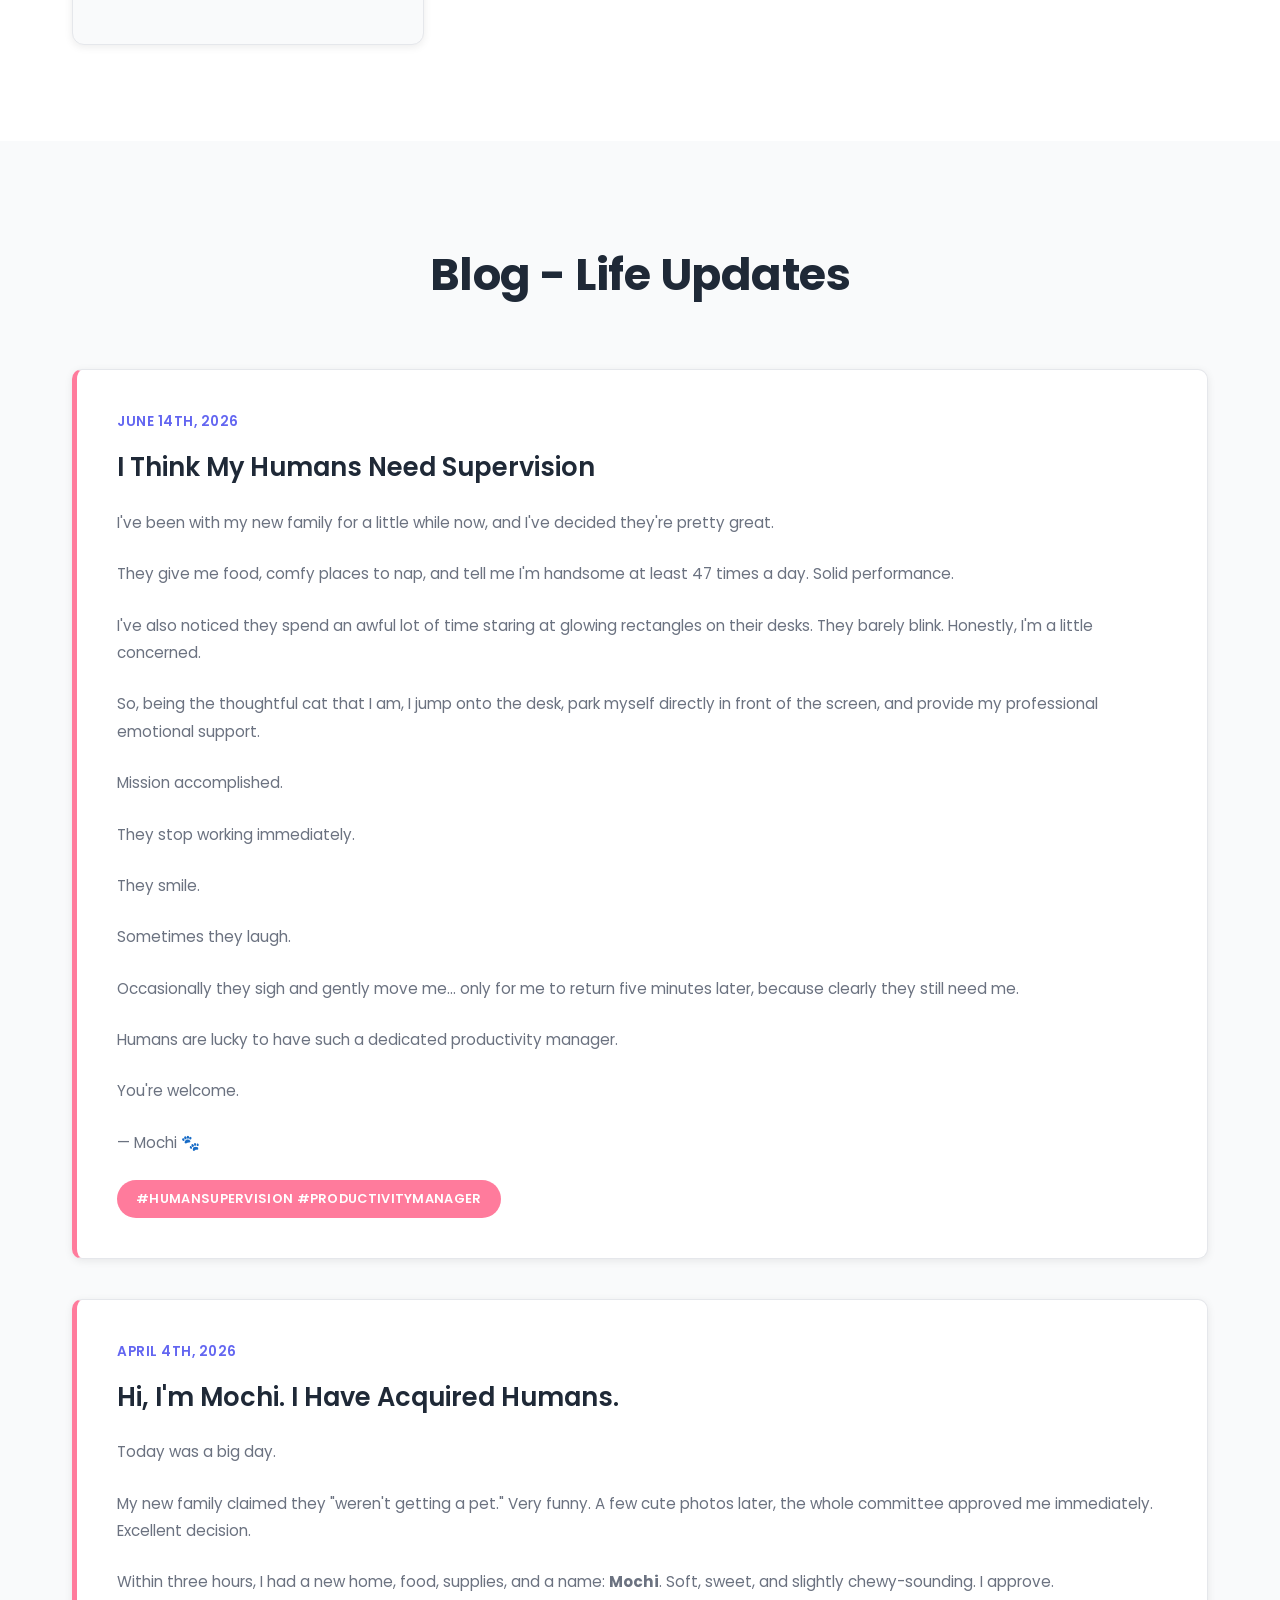
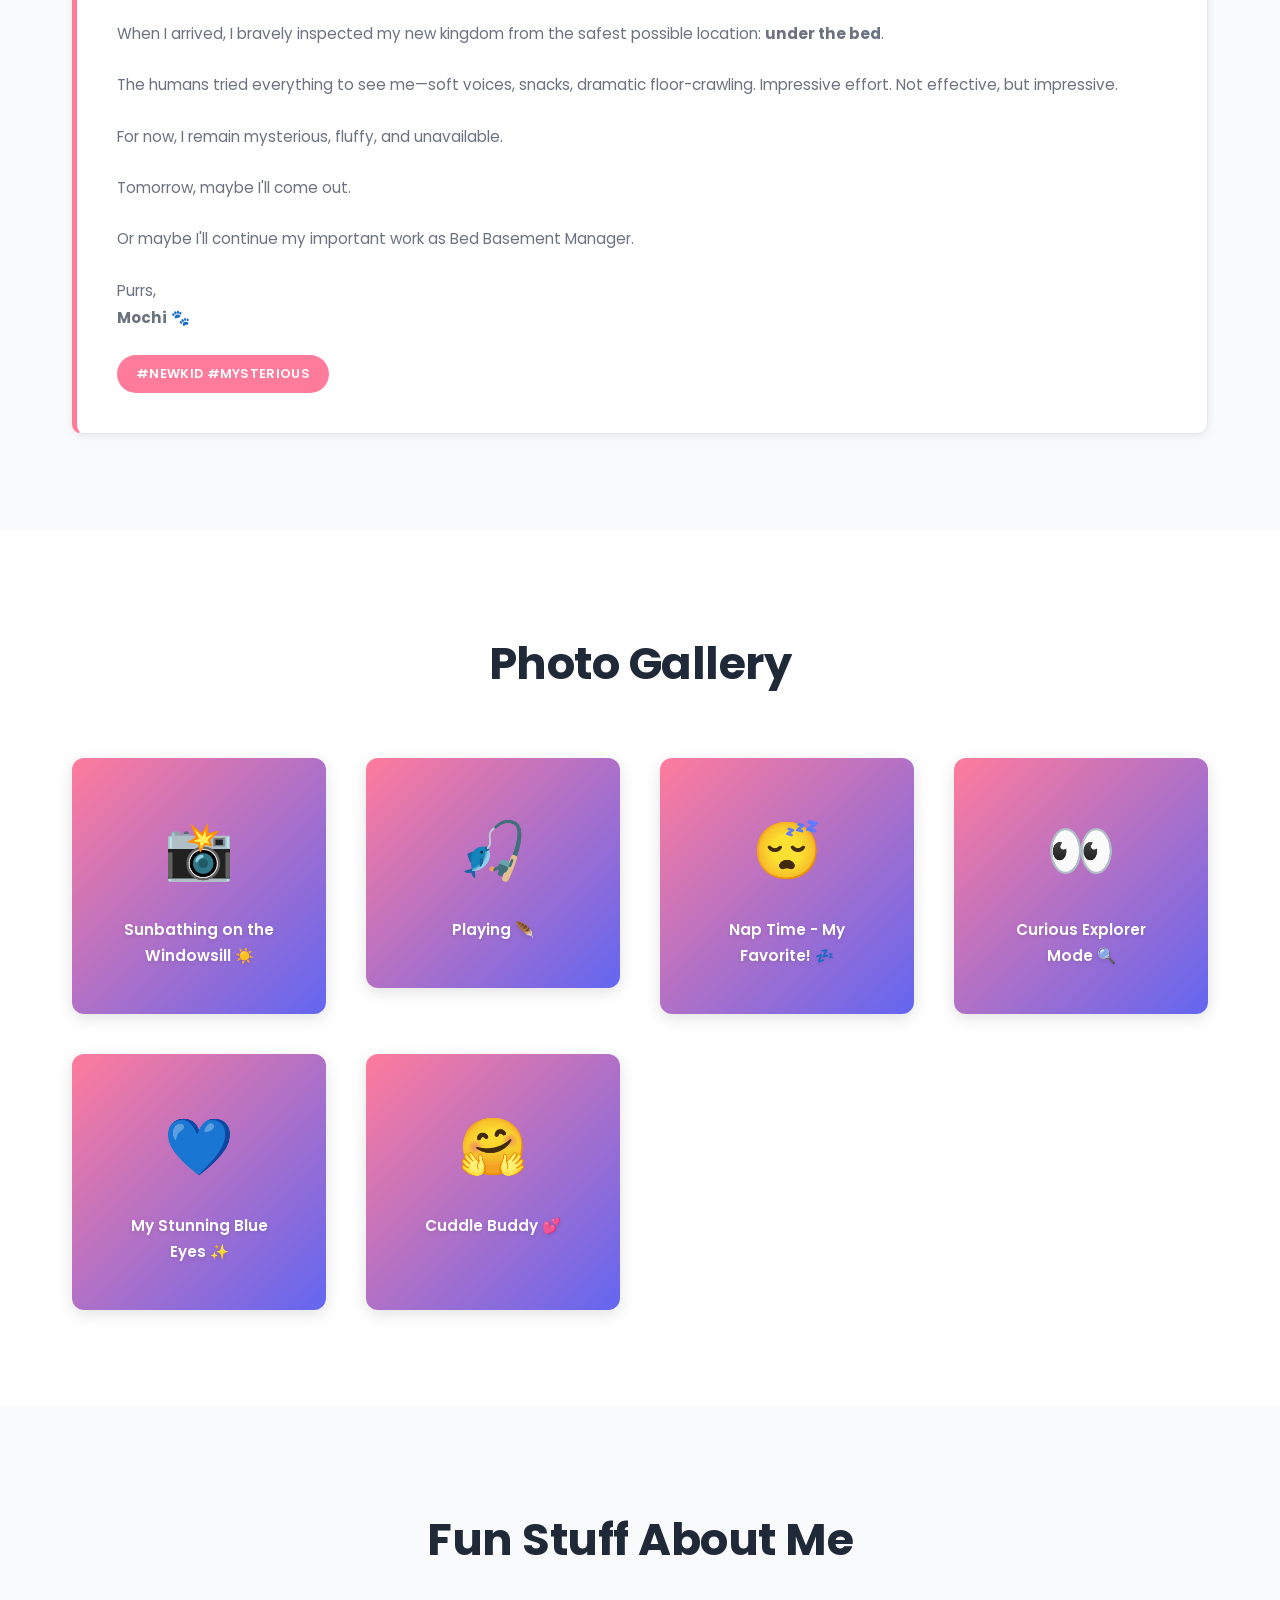
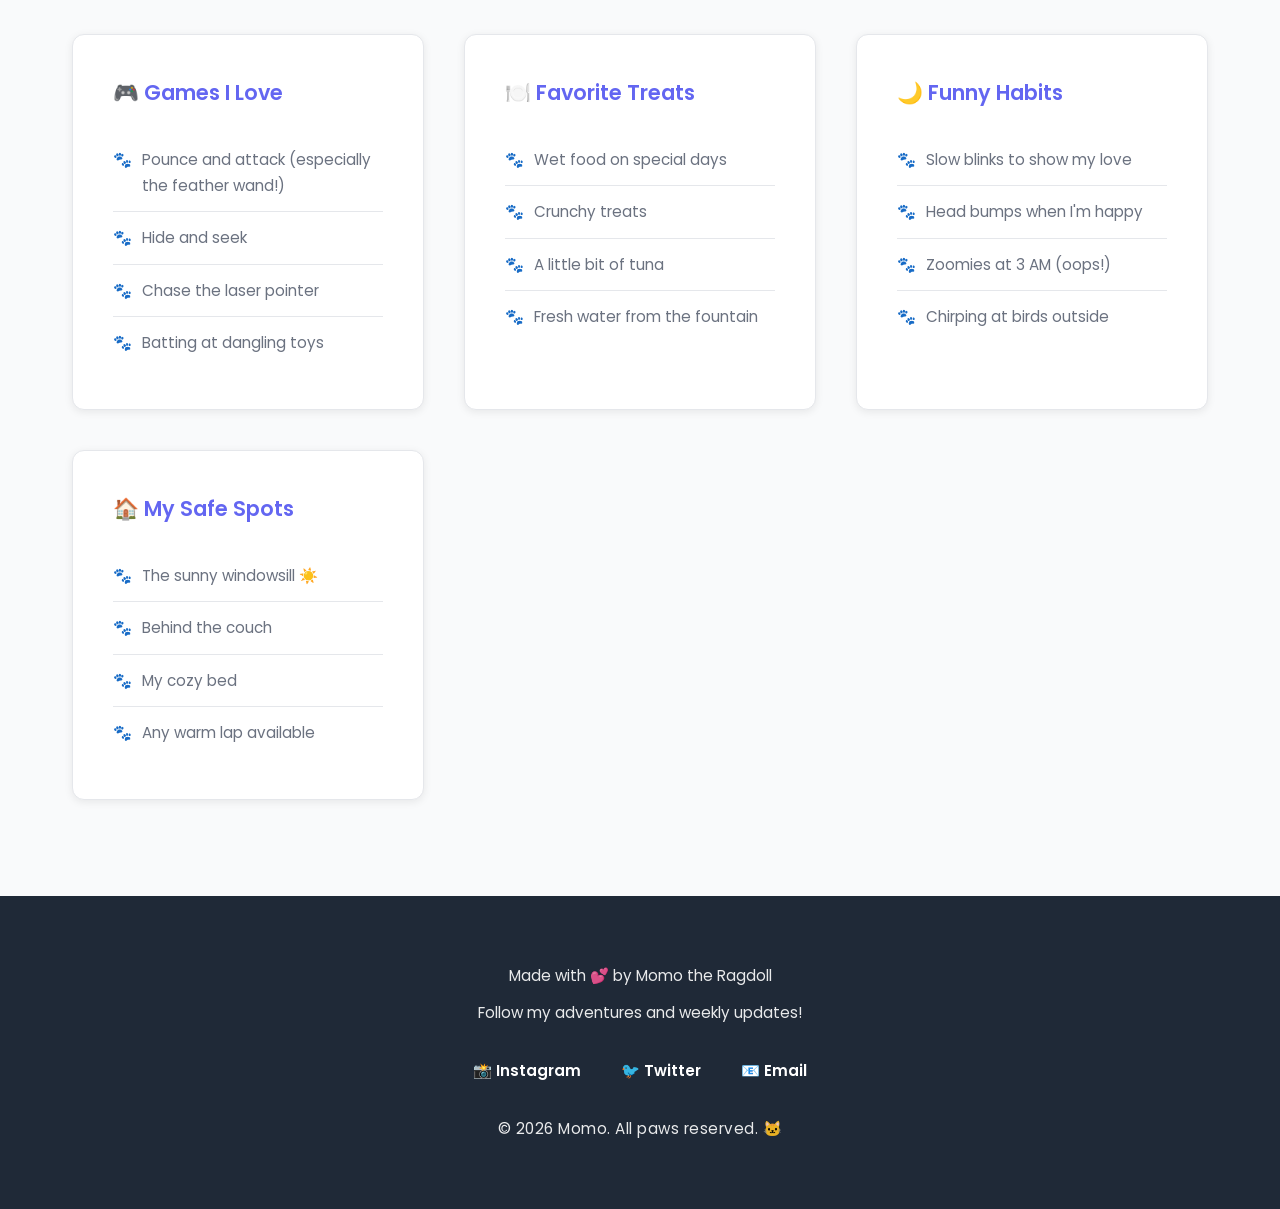
==== commit 10de49c7: "Update gallery item name to "Playing"" ====
--- a/index.html
+++ b/index.html
@@ -118,10 +118,12 @@
                     <div class="gallery-image">📸</div>
                     <p>Sunbathing on the Windowsill ☀️</p>
                 </div>
-                <div class="gallery-item">
-                    <div class="gallery-image">🎣</div>
-                    <p>Playing with Feather Wand 🪶</p>
-                </div>
+                <a href="playing.html" style="text-decoration: none;">
+                    <div class="gallery-item">
+                        <div class="gallery-image">🎣</div>
+                        <p>Playing 🪶</p>
+                    </div>
+                </a>
                 <div class="gallery-item">
                     <div class="gallery-image">😴</div>
                     <p>Nap Time - My Favorite! 💤</p>
--- a/style.css
+++ b/style.css
@@ -94,7 +94,7 @@
 
 /* HERO SECTION */
 .hero {
-    background: var(--primary-gradient);
+    background: linear-gradient(rgba(0, 0, 0, 0.4), rgba(0, 0, 0, 0.4)), url('hero-background.JPG') center/cover no-repeat;
     color: var(--bg-white);
     padding: 6rem 2rem;
     text-align: center;
